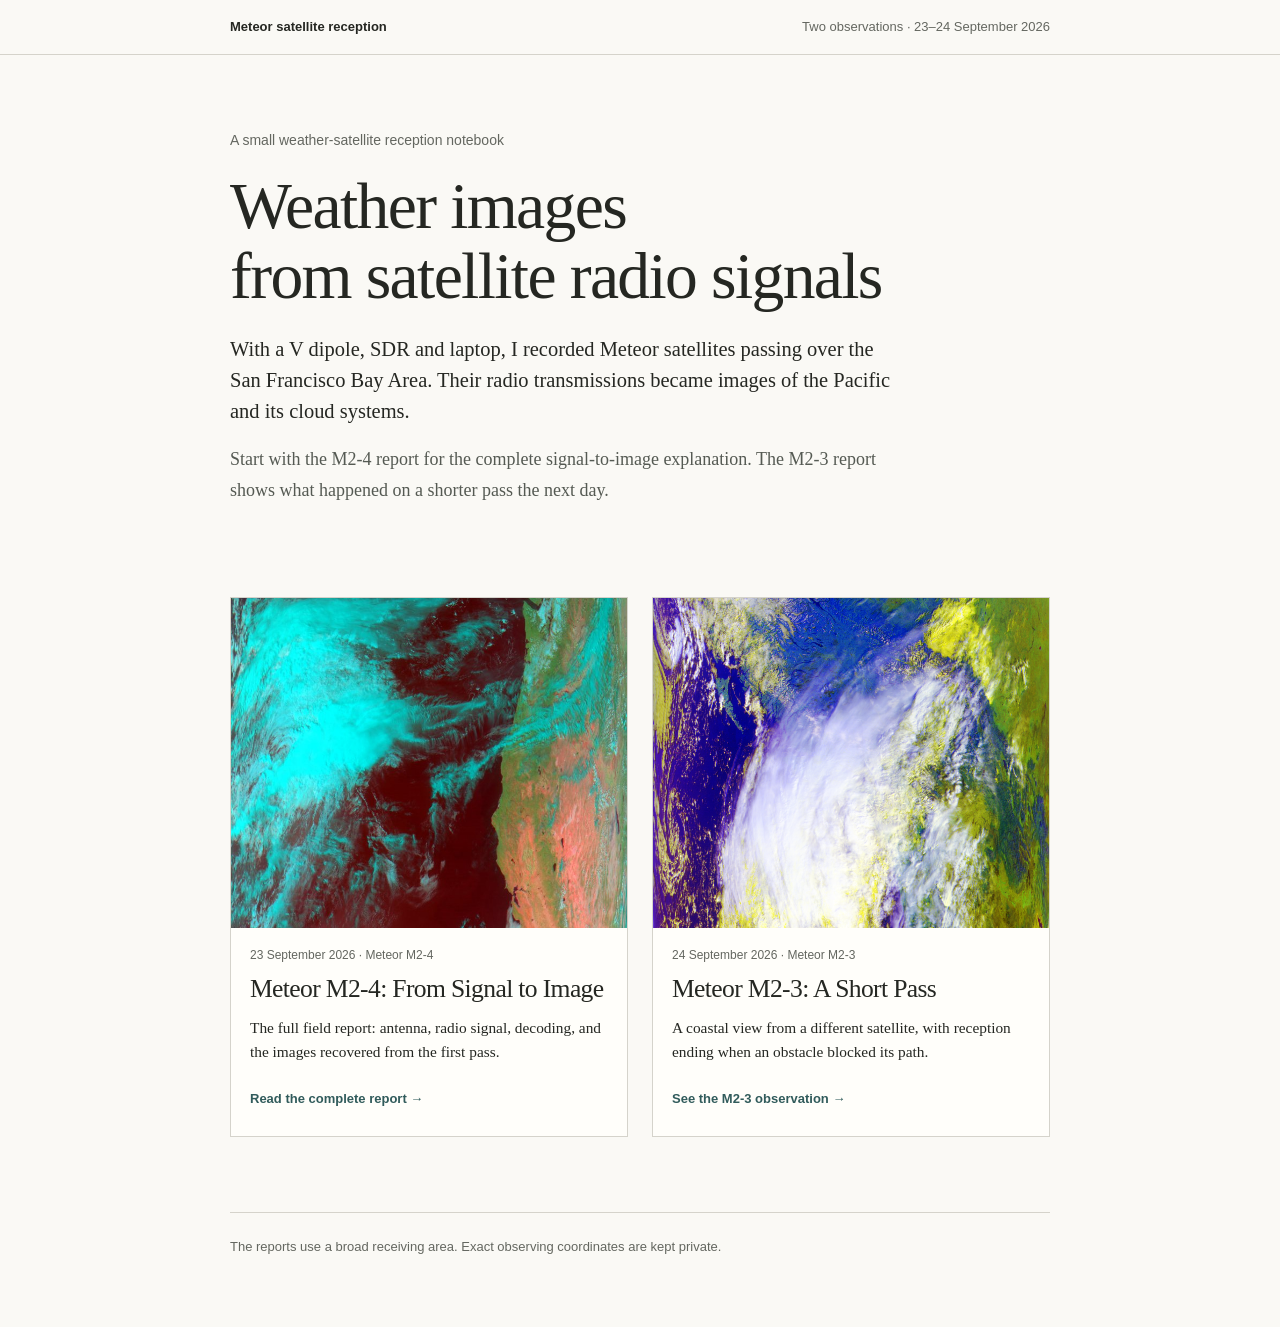
==== index.html @ 299c8150 "Add Google site verification to homepage" ====
<!doctype html>
<html lang="en">
<head>
<meta charset="utf-8">
<meta name="viewport" content="width=device-width,initial-scale=1">
<meta name="google-site-verification" content="e_-r8KEkOT2h3Rjis_nxuBRDYsaMNLMfyUoJ7yHPlsE">
<meta name="description" content="Two hands-on Meteor weather-satellite observations: radio reception, decoded cloud images, and the steps from a V dipole and SDR to a picture.">
<meta name="robots" content="index,follow,max-image-preview:large">
<link rel="canonical" href="https://gdamdam.github.io/meteor-satellite-reception/">
<meta property="og:type" content="website">
<meta property="og:title" content="Meteor Satellite Reception">
<meta property="og:description" content="Weather images received from Meteor M2-4 and M2-3 with a simple antenna, SDR and laptop.">
<meta property="og:image" content="https://gdamdam.github.io/meteor-satellite-reception/media/social-preview.jpg">
<meta name="twitter:card" content="summary_large_image">
<title>Meteor Satellite Reception | Weather images from satellite radio signals</title>
<link rel="stylesheet" href="revised.css">
<link rel="stylesheet" href="site.css">
</head>
<body class="report landing">
<a class="skip-link" href="#content">Skip to observations</a>
<header class="mast"><div class="frame"><a class="mark" href="index.html">Meteor satellite reception</a><span class="edition">Two observations · 23–24 September 2026</span></div></header>
<main id="content"><div class="frame"><div class="landing-intro"><p class="kicker">A small weather-satellite reception notebook</p><h1>Weather images<br>from satellite radio signals</h1><p class="deck">With a V dipole, SDR and laptop, I recorded Meteor satellites passing over the San Francisco Bay Area. Their radio transmissions became images of the Pacific and its cloud systems.</p><p>Start with the M2-4 report for the complete signal-to-image explanation. The M2-3 report shows what happened on a shorter pass the next day.</p></div>
<div class="observation-cards">
<article class="observation-card"><a href="meteor-m2-4-2026-09-23.html"><img src="media/false-color-421-preview.jpg" alt="False-color Meteor M2-4 image of the Pacific and western North America" width="737" height="1500" decoding="async"><div class="card-copy"><p class="card-date"><time datetime="2026-09-23">23 September 2026</time> · Meteor M2-4</p><h2>Meteor M2-4: From Signal to Image</h2><p>The full field report: antenna, radio signal, decoding, and the images recovered from the first pass.</p><span class="card-link">Read the complete report →</span></div></a></article>
<article class="observation-card"><a href="meteor-m2-3-2026-09-24.html"><img src="media/m2-3/false-color-124.png" alt="Meteor M2-3 false-color cloud and coastline image" width="1568" height="2632" loading="lazy" decoding="async"><div class="card-copy"><p class="card-date"><time datetime="2026-09-24">24 September 2026</time> · Meteor M2-3</p><h2>Meteor M2-3: A Short Pass</h2><p>A coastal view from a different satellite, with reception ending when an obstacle blocked its path.</p><span class="card-link">See the M2-3 observation →</span></div></a></article>

</div><p class="landing-foot">The reports use a broad receiving area. Exact observing coordinates are kept private.</p></div></main>
<script>
(() => {
  if (new URLSearchParams(location.search).getAll('cnt').includes('0')) return;
  const tracker = document.createElement('script');
  tracker.dataset.goatcounter = 'https://meteorm24.goatcounter.com/count';
  tracker.async = true;
  tracker.src = 'https://gc.zgo.at/count.js';
  document.head.appendChild(tracker);
})();
</script>
</body></html>
---- revised.css ----
:root{--paper:#faf9f5;--ink:#252722;--muted:#646760;--line:#d5d3cb;--link:#315b5b;--width:820px}
*{box-sizing:border-box}
html{scroll-behavior:smooth}
body{margin:0;background:var(--paper);color:var(--ink);font:18px/1.7 Georgia,"Times New Roman",serif}
img,video{display:block;max-width:100%}
figure{margin:0}
p{margin:0 0 1.2em}
a{color:var(--link);text-decoration-thickness:1px;text-underline-offset:3px}
a:hover{color:#8f4d37}
.frame,.lead{width:min(calc(100% - 48px),var(--width));margin-inline:auto}
.mast{border-bottom:1px solid var(--line);font:13px/1.4 -apple-system,BlinkMacSystemFont,"Segoe UI",sans-serif}
.mast .frame{min-height:54px;display:flex;align-items:center;justify-content:space-between;gap:16px}
.mark{color:var(--ink);font-weight:650;text-decoration:none}
.edition{color:var(--muted);text-align:right}
.lead{width:min(calc(100% - 48px),1100px);position:relative;isolation:isolate;display:flex;align-items:center;min-height:560px;padding:64px 32px;overflow:hidden}
.lead-copy{min-width:0;max-width:650px}
.lead h1{font-size:clamp(2.4rem,5vw,4.3rem)}
.lead .deck{margin-bottom:0}
.kicker{font:14px/1.4 -apple-system,BlinkMacSystemFont,"Segoe UI",sans-serif;color:var(--muted);margin-bottom:20px}
h1,h2,h3{font-family:Georgia,"Times New Roman",serif;font-weight:400;letter-spacing:-.025em}
h1{font-size:clamp(2.9rem,6vw,4.3rem);line-height:1.08;max-width:760px;margin:0 0 22px}
.deck{font-size:1.28rem;line-height:1.5;max-width:670px;margin-bottom:35px}

figcaption{font:13px/1.5 -apple-system,BlinkMacSystemFont,"Segoe UI",sans-serif;color:var(--muted);padding-top:8px}
.facts{display:flex;flex-wrap:wrap;gap:5px 18px;border-bottom:1px solid var(--line);padding:18px 0 27px;margin-bottom:30px;font:13px/1.5 -apple-system,BlinkMacSystemFont,"Segoe UI",sans-serif;color:var(--muted)}
.facts span+span:before{content:"·";padding-right:18px}
section.frame{padding:48px 0 56px;border-bottom:1px solid var(--line)}
.section-head{margin-bottom:24px}
.section-head .index{display:none}
h2{font-size:clamp(2rem,4vw,2.8rem);line-height:1.17;margin:0}
h3{font-size:1.35rem;line-height:1.3;margin:0 0 10px}
.measure,.satellite-copy{max-width:720px}
.measure p,.satellite-copy p{font-size:1.06rem}
.satellite-intro{display:block}
.satellite-copy .satellite-source,.sources{font:13px/1.6 -apple-system,BlinkMacSystemFont,"Segoe UI",sans-serif;color:var(--muted)}
.satellite-photo{max-width:720px;margin:28px 0 5px}
.satellite-photo img{width:100%;height:auto}
.setup-notes{max-width:720px;margin:34px 0 24px}
.setup-notes p{color:var(--muted)}
.setup-figures{display:grid;grid-template-columns:repeat(2,minmax(0,1fr));gap:28px 24px}
.setup-figures figure{min-width:0}
.setup-figures img{width:100%;height:auto}
.setup-figures figcaption strong{color:var(--ink)}
.wide-figure{margin:29px 0}
.wide-figure img{width:100%;height:auto}
.protocol-flow{overflow-x:auto}
.protocol-flow img{min-width:780px}
.protocol-sources{margin-top:13px}
.method{max-width:720px;padding:20px 0;border-top:1px solid var(--line)}
.method:last-child{border-bottom:1px solid var(--line)}
.method h3{font-size:1.4rem}
.method p{font-size:1.03rem}
pre{overflow-x:auto;background:#f0efe9;border-left:2px solid #979e99;padding:14px 17px;margin:17px 0;font:13px/1.6 ui-monospace,SFMono-Regular,Menlo,Consolas,monospace}
code{font-family:ui-monospace,SFMono-Regular,Menlo,Consolas,monospace;font-size:.9em}
pre code{font-size:inherit}
.bands{display:grid;grid-template-columns:repeat(3,minmax(0,1fr));gap:18px;margin:26px 0}
.bands figure,.composites figure{min-width:0}
.bands img{width:100%;height:auto}
.bands figcaption strong{display:block;color:var(--ink)}
.composites{display:grid;grid-template-columns:repeat(2,minmax(0,1fr));gap:24px;margin-top:28px}
.composites img{width:100%;height:auto}
.films video{width:100%;aspect-ratio:16/9;background:#111}
.archive table{border-collapse:collapse;width:100%;margin:18px 0 30px}
.archive th,.archive td{text-align:left;vertical-align:top;border-top:1px solid var(--line);padding:10px 8px 10px 0;overflow-wrap:anywhere;font-size:.92rem}
.archive th{width:165px;color:var(--muted);font:600 12px/1.5 -apple-system,BlinkMacSystemFont,"Segoe UI",sans-serif}
@media(max-width:640px){body{font-size:16px}.frame,.lead{width:min(calc(100% - 30px),var(--width))}.mast .frame{min-height:49px}.edition{font-size:11px}.lead{padding-top:48px}.deck{font-size:1.13rem}.facts{gap:5px 13px}.facts span+span:before{padding-right:13px}section.frame{padding:40px 0 46px}.setup-figures,.bands,.composites{grid-template-columns:1fr}.archive th{width:105px}}

.terms,.estimate{max-width:720px;border-left:2px solid #888b80;padding:4px 0 4px 18px;margin:25px 0;color:#41443e}.terms h3,.estimate h3{font-size:1.14rem;margin-bottom:6px}.terms p,.estimate p{font-size:.95rem;margin:0}.radiance-figure{max-width:500px;margin:25px 0}.radiance-figure img{width:100%;height:auto}.archive caption{text-align:left;font:600 13px/1.5 -apple-system,BlinkMacSystemFont,"Segoe UI",sans-serif;color:var(--muted);padding-bottom:10px}.lessons{border-bottom:1px solid var(--line)}

.footprint{max-width:610px}.comparison{font:13px/1.5 -apple-system,BlinkMacSystemFont,"Segoe UI",sans-serif;color:var(--muted);padding:28px 0 50px}

/* Keep the short observation strip on one line on desktop. */
@media(min-width:960px){.facts{width:min(calc(100% - 48px),1200px);flex-wrap:nowrap;white-space:nowrap;gap:6px;justify-content:space-between;font-size:12px}.facts span+span:before{padding-right:8px}}
.terms ul{margin:0;padding-left:1.2em;font-size:.95rem}.terms li+li{margin-top:.22em}.map-north-up{transform:rotate(180deg);filter:brightness(1.22) contrast(1.04) saturate(1.08)}

.settings-table{width:100%;border-collapse:collapse;margin:2px 0 18px}.settings-table caption{text-align:left;font:600 12px/1.45 -apple-system,BlinkMacSystemFont,"Segoe UI",sans-serif;color:var(--muted);padding-bottom:7px}.settings-table th,.settings-table td{border-top:1px solid var(--line);text-align:left;vertical-align:top;padding:8px 10px 8px 0;font:15px/1.45 -apple-system,BlinkMacSystemFont,"Segoe UI",sans-serif}.settings-table th{width:38%;font-weight:600;color:#4e534d}.settings-table td{overflow-wrap:anywhere}.settings-table+ p{margin-top:8px}@media(max-width:640px){.settings-table th,.settings-table td{font-size:13px}.settings-table th{width:42%}}

.results-table{width:100%;max-width:720px;border-collapse:collapse;margin:0 0 24px}.results-table caption{text-align:left;font:600 12px/1.45 -apple-system,BlinkMacSystemFont,"Segoe UI",sans-serif;color:var(--muted);padding-bottom:7px}.results-table th,.results-table td{border-top:1px solid var(--line);text-align:left;vertical-align:top;padding:9px 10px 9px 0;font:15px/1.45 -apple-system,BlinkMacSystemFont,"Segoe UI",sans-serif}.results-table th{width:31%;font-weight:600;color:#4e534d}.results-table td{overflow-wrap:anywhere}@media(max-width:640px){.results-table th,.results-table td{font-size:13px}.results-table th{width:38%}}

/* Full swaths stay intact at every viewport width. */

.setup-photo{max-width:720px;margin:28px 0}
.setup-photo img{width:100%;height:auto}
.chart-scroll{max-width:100%;overflow-x:auto;overscroll-behavior-x:contain}
.chart-scroll img{width:100%;min-width:720px;max-width:none;height:auto}
.evidence-links p{overflow-wrap:anywhere;font-size:.95rem}
.skip-link{position:absolute;left:16px;top:-100px;background:var(--paper);padding:8px 12px;z-index:2}
.skip-link:focus{top:8px}
a:focus-visible,.chart-scroll:focus-visible{outline:3px solid var(--link);outline-offset:4px}
@media(prefers-reduced-motion:reduce){html{scroll-behavior:auto}}
@media(max-width:640px){.setup-figures{gap:32px}}

.nowrap{white-space:nowrap}
@media(max-width:640px){h1{font-size:2.4rem}}



/* Enlarged decorative detail; the scientific gallery retains the full swaths. */
.lead::before,.lead::after{content:"";position:absolute;inset:0;pointer-events:none;z-index:-1}
.lead::before{left:28%;background:url("media/false-color-421-preview.jpg") center 46% / cover no-repeat}
.lead::after{background:linear-gradient(90deg,var(--paper) 0%,rgba(250,249,245,.98) 34%,rgba(250,249,245,.88) 52%,rgba(250,249,245,.28) 75%,rgba(250,249,245,.04) 100%),linear-gradient(180deg,var(--paper),transparent 15%,transparent 84%,var(--paper))}
@media(max-width:759px){.lead{min-height:500px;padding:48px 0}.lead-copy{max-width:100%}.lead h1{font-size:2.4rem}.lead::before{left:0;background-position:center 46%}.lead::after{background:linear-gradient(90deg,rgba(250,249,245,.98),rgba(250,249,245,.83)),linear-gradient(180deg,var(--paper),transparent 20%,transparent 80%,var(--paper))}}

/* Layered reading layout and expandable technical notes. */
.technical{margin:24px 0;border:1px solid var(--line);border-radius:5px;background:#f4f3ed}
.technical summary{padding:16px 20px;cursor:pointer;font:600 15px/1.5 -apple-system,BlinkMacSystemFont,"Segoe UI",sans-serif;color:var(--link)}
.technical summary:hover{background:#ebece5}
.technical summary:focus-visible{outline:3px solid var(--link);outline-offset:3px}
.technical[open] summary{border-bottom:1px solid var(--line)}
.technical-body{padding:20px;min-width:0}
.technical-body p,.technical-body li{font-size:1rem}
.technical-body> :last-child{margin-bottom:0}
.technical .method{max-width:none}
.technical .chart-scroll{width:100%}
.report .measure h3{margin-top:32px}
.steps{padding-left:1.25em}
.steps li{padding-left:6px;margin-bottom:12px}
.report .facts{width:min(calc(100% - 48px),820px);flex-wrap:wrap;justify-content:flex-start;gap:6px 24px;font-size:13px;white-space:normal}
@media(max-width:640px){.technical summary{padding:14px}.technical-body{padding:14px}.report .facts{width:calc(100% - 30px)}.report .mast .frame{flex-wrap:wrap;padding-block:12px}}
@media print{.technical{break-inside:avoid}.technical::details-content{content-visibility:visible}}

.report .orbit-example{max-width:none;margin:24px 0;display:grid;grid-template-columns:minmax(0,360px) minmax(0,1fr);gap:28px;align-items:center}
.report .orbit-example figcaption{padding-top:0;font-size:14px;line-height:1.65}
@media(max-width:640px){.report .orbit-example{grid-template-columns:1fr;gap:16px}.report .orbit-example>a{width:100%;max-width:360px;margin-inline:auto}}
.m24 .films video{aspect-ratio:16/9;object-fit:contain}

.report .day-passes{max-width:900px;margin:29px auto}
.report .day-passes>a{display:block}
.report .day-passes img{display:block;width:100%;min-width:0;max-width:100%;height:auto}
---- site.css ----
.landing-intro{padding:76px 0 54px;max-width:740px}
.landing-intro h1{font-size:clamp(2.35rem,5.4vw,4.1rem);max-width:none}
.landing-intro .deck{margin-bottom:18px}
.landing-intro>p:last-child{max-width:670px;color:#555a53}
.observation-cards{display:grid;grid-template-columns:repeat(2,minmax(0,1fr));gap:24px;padding:16px 0 75px}
.observation-card{min-width:0;border:1px solid var(--line);background:#fffefa}
.observation-card>a{display:block;height:100%;color:inherit;text-decoration:none}
.observation-card>a:hover .card-link,.observation-card>a:focus-visible .card-link{text-decoration:underline}
.observation-card img{display:block;width:100%;height:330px;object-fit:cover;object-position:center 28%;background:#e8e9e3}
.observation-card:nth-child(2) img{object-position:center 33%}
.card-copy{padding:18px 19px 24px}
.card-date{margin-bottom:10px;font:12px/1.5 -apple-system,BlinkMacSystemFont,"Segoe UI",sans-serif;color:var(--muted)}
.card-copy h2{font-size:1.6rem;margin-bottom:12px}
.card-copy>p:not(.card-date){font-size:.96rem;line-height:1.55;margin-bottom:18px}
.card-link{font:600 13px/1.4 -apple-system,BlinkMacSystemFont,"Segoe UI",sans-serif;color:var(--link)}
.landing-foot{border-top:1px solid var(--line);padding:24px 0 55px;font:13px/1.5 -apple-system,BlinkMacSystemFont,"Segoe UI",sans-serif;color:var(--muted)}
.site-nav{display:flex;align-items:center;justify-content:space-between;gap:14px}
.site-nav .edition{display:flex;flex-wrap:wrap;justify-content:flex-end;gap:0 7px}
@media(max-width:760px){.observation-cards{grid-template-columns:1fr;max-width:520px}.landing-intro{padding-top:55px}.observation-card img{height:260px}.site-nav{flex-wrap:wrap;padding-block:12px}.site-nav .edition{justify-content:flex-start}}
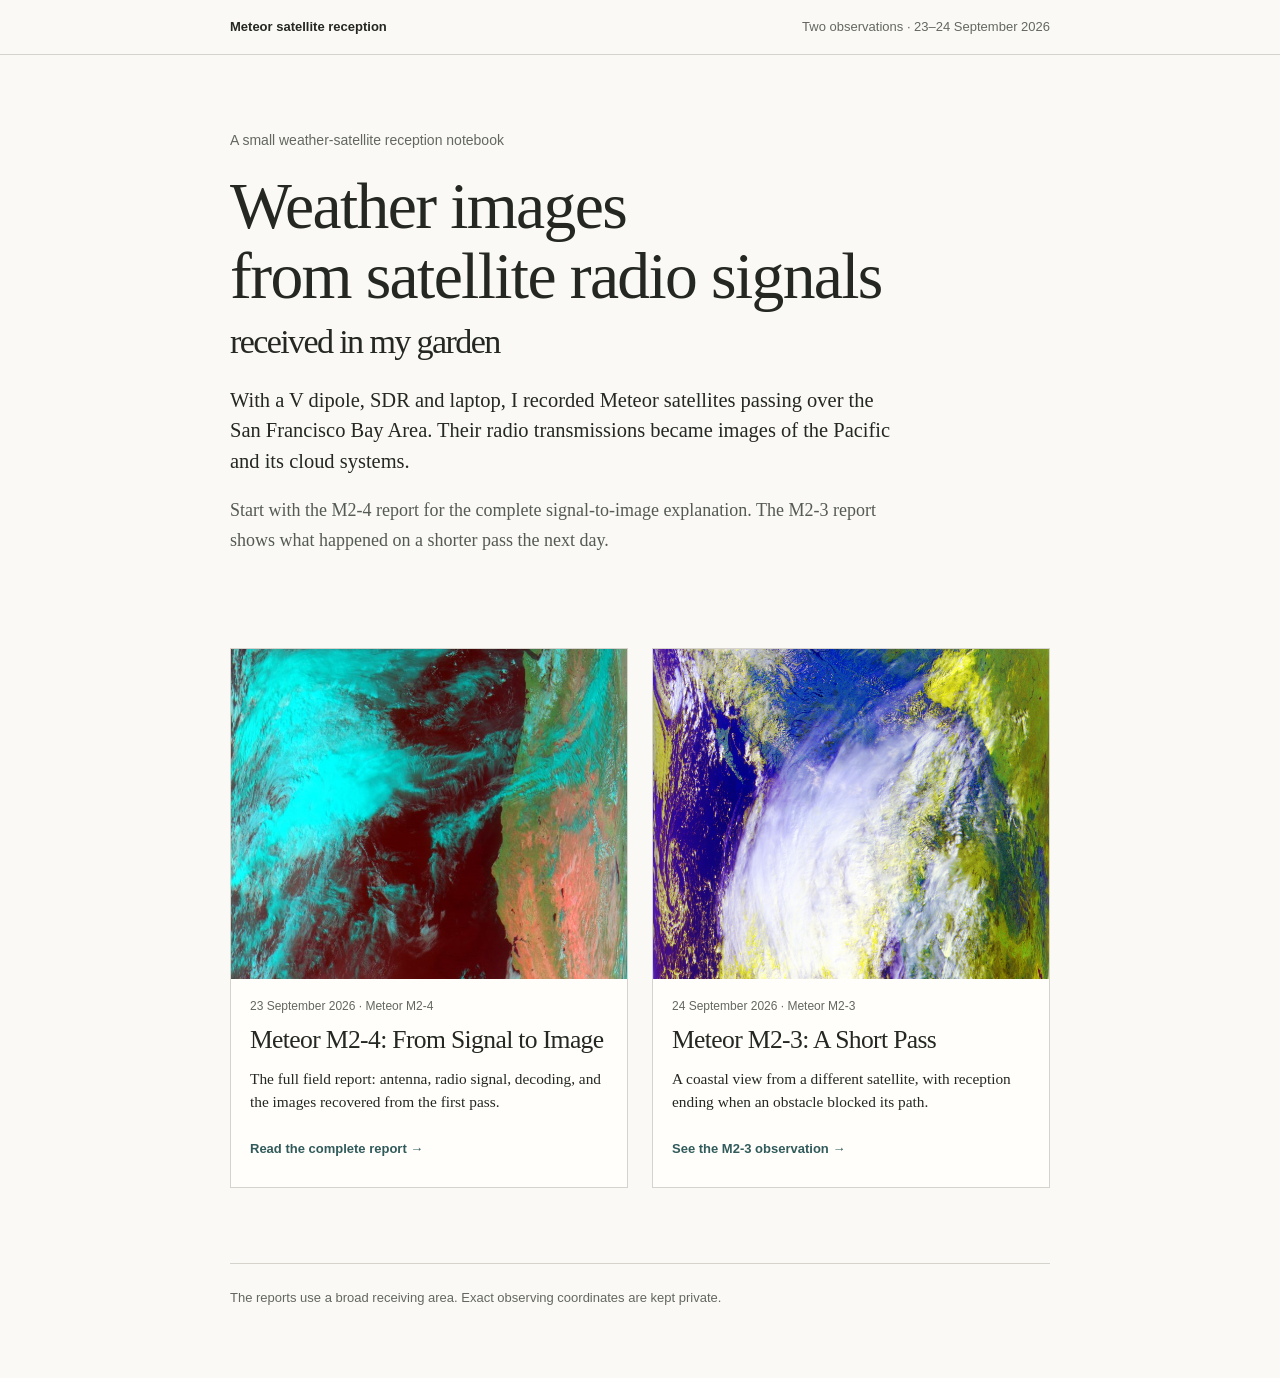
==== commit 58ca562e: "Add edited antenna photo and garden title" ====
--- a/index.html
+++ b/index.html
@@ -4,6 +4,7 @@
 <meta charset="utf-8">
 <meta name="viewport" content="width=device-width,initial-scale=1">
 <meta name="google-site-verification" content="e_-r8KEkOT2h3Rjis_nxuBRDYsaMNLMfyUoJ7yHPlsE">
+<meta name="msvalidate.01" content="960E2A49C1EE905CD1715C823277F907">
 <meta name="description" content="Two hands-on Meteor weather-satellite observations: radio reception, decoded cloud images, and the steps from a V dipole and SDR to a picture.">
 <meta name="robots" content="index,follow,max-image-preview:large">
 <link rel="canonical" href="https://gdamdam.github.io/meteor-satellite-reception/">
@@ -14,12 +15,12 @@
 <meta name="twitter:card" content="summary_large_image">
 <title>Meteor Satellite Reception | Weather images from satellite radio signals</title>
 <link rel="stylesheet" href="revised.css">
-<link rel="stylesheet" href="site.css">
+<link rel="stylesheet" href="site.css?v=garden-title-20260924">
 </head>
 <body class="report landing">
 <a class="skip-link" href="#content">Skip to observations</a>
 <header class="mast"><div class="frame"><a class="mark" href="index.html">Meteor satellite reception</a><span class="edition">Two observations · 23–24 September 2026</span></div></header>
-<main id="content"><div class="frame"><div class="landing-intro"><p class="kicker">A small weather-satellite reception notebook</p><h1>Weather images<br>from satellite radio signals</h1><p class="deck">With a V dipole, SDR and laptop, I recorded Meteor satellites passing over the San Francisco Bay Area. Their radio transmissions became images of the Pacific and its cloud systems.</p><p>Start with the M2-4 report for the complete signal-to-image explanation. The M2-3 report shows what happened on a shorter pass the next day.</p></div>
+<main id="content"><div class="frame"><div class="landing-intro"><p class="kicker">A small weather-satellite reception notebook</p><h1>Weather images<br>from satellite radio signals<span class="h1-place">received in my garden</span></h1><p class="deck">With a V dipole, SDR and laptop, I recorded Meteor satellites passing over the San Francisco Bay Area. Their radio transmissions became images of the Pacific and its cloud systems.</p><p>Start with the M2-4 report for the complete signal-to-image explanation. The M2-3 report shows what happened on a shorter pass the next day.</p></div>
 <div class="observation-cards">
 <article class="observation-card"><a href="meteor-m2-4-2026-09-23.html"><img src="media/false-color-421-preview.jpg" alt="False-color Meteor M2-4 image of the Pacific and western North America" width="737" height="1500" decoding="async"><div class="card-copy"><p class="card-date"><time datetime="2026-09-23">23 September 2026</time> · Meteor M2-4</p><h2>Meteor M2-4: From Signal to Image</h2><p>The full field report: antenna, radio signal, decoding, and the images recovered from the first pass.</p><span class="card-link">Read the complete report →</span></div></a></article>
 <article class="observation-card"><a href="meteor-m2-3-2026-09-24.html"><img src="media/m2-3/false-color-124.png" alt="Meteor M2-3 false-color cloud and coastline image" width="1568" height="2632" loading="lazy" decoding="async"><div class="card-copy"><p class="card-date"><time datetime="2026-09-24">24 September 2026</time> · Meteor M2-3</p><h2>Meteor M2-3: A Short Pass</h2><p>A coastal view from a different satellite, with reception ending when an obstacle blocked its path.</p><span class="card-link">See the M2-3 observation →</span></div></a></article>
--- a/revised.css
+++ b/revised.css
@@ -127,3 +127,9 @@
 .report .day-passes{max-width:900px;margin:29px auto}
 .report .day-passes>a{display:block}
 .report .day-passes img{display:block;width:100%;min-width:0;max-width:100%;height:auto}
+
+.story-photos{display:grid;grid-template-columns:minmax(0,1.45fr) minmax(0,1fr);gap:22px;margin:28px 0;align-items:start}
+.story-photos figure{min-width:0;margin:0}
+.story-photos img{display:block;width:100%;height:360px;object-fit:cover}
+.story-photos figure:last-child img{object-position:center 36%}
+@media(max-width:640px){.story-photos{grid-template-columns:1fr;max-width:460px}.story-photos img{height:auto}.story-photos figure:last-child{max-width:330px}}
--- a/site.css
+++ b/site.css
@@ -1,5 +1,6 @@
 .landing-intro{padding:76px 0 54px;max-width:740px}
 .landing-intro h1{font-size:clamp(2.35rem,5.4vw,4.1rem);max-width:none}
+.landing-intro .h1-place{display:block;margin-top:.28em;font-size:.52em;line-height:1.2}
 .landing-intro .deck{margin-bottom:18px}
 .landing-intro>p:last-child{max-width:670px;color:#555a53}
 .observation-cards{display:grid;grid-template-columns:repeat(2,minmax(0,1fr));gap:24px;padding:16px 0 75px}
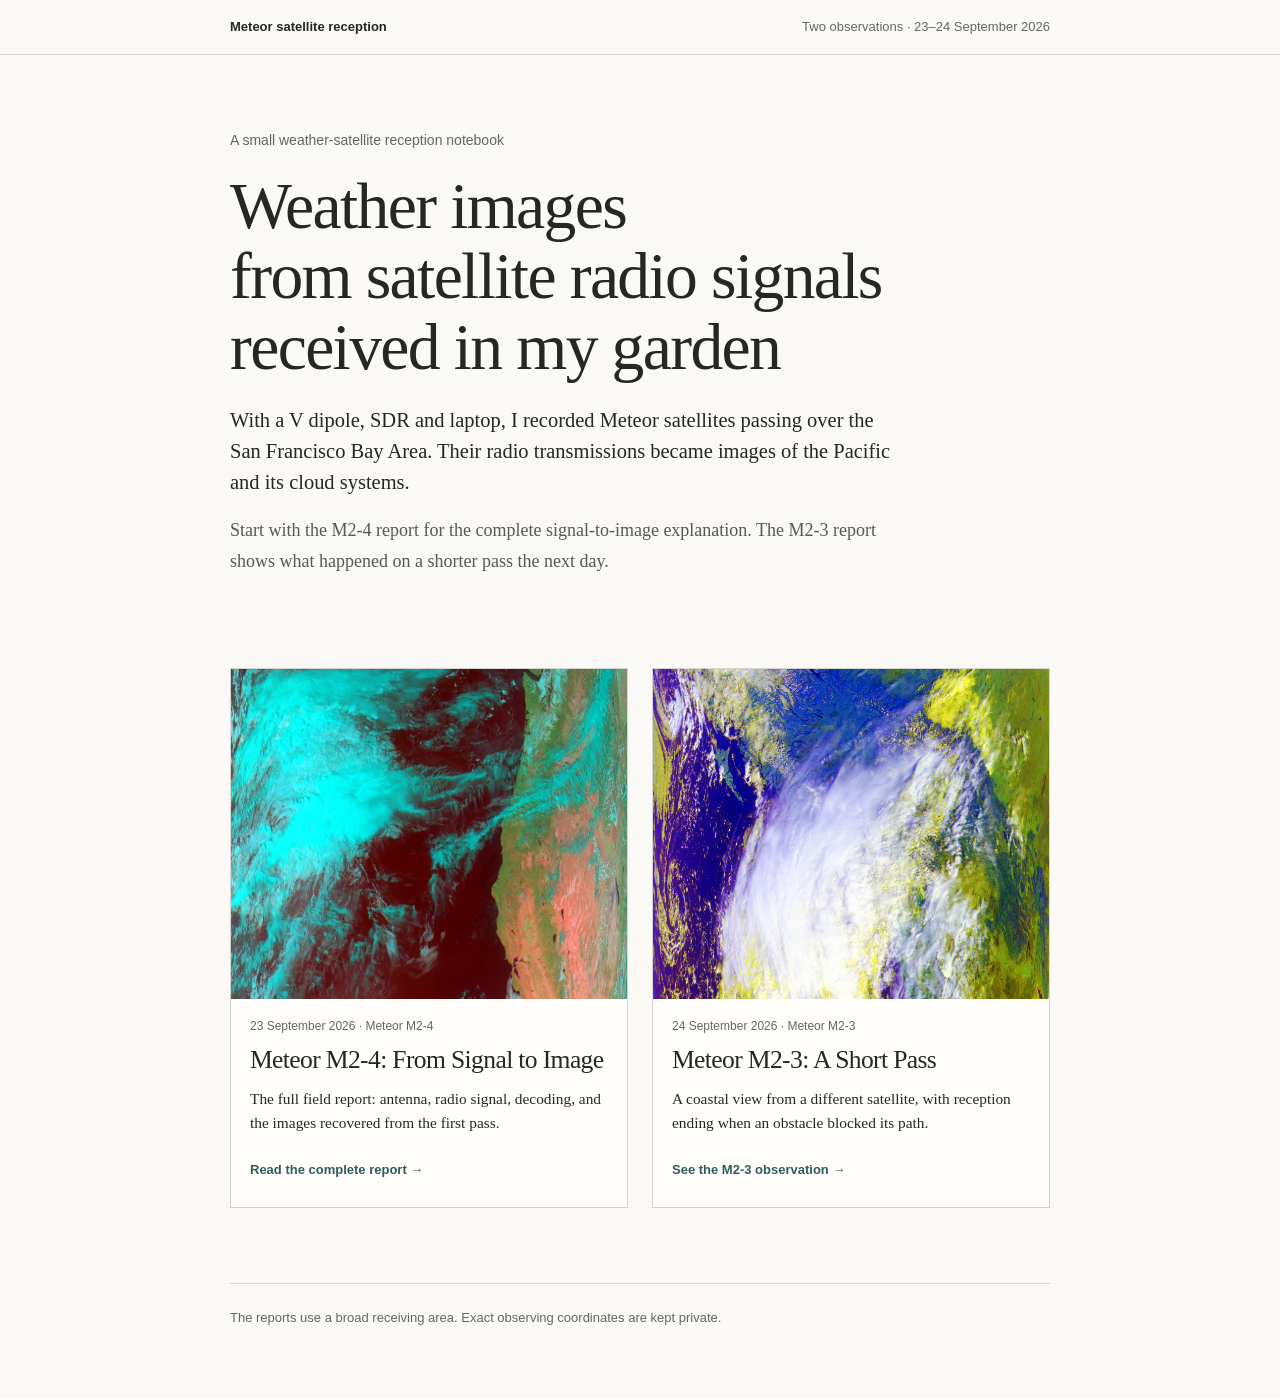
==== commit a98304da: "Keep main focused on GitHub Pages site" ====
--- a/index.html
+++ b/index.html
@@ -15,12 +15,12 @@
 <meta name="twitter:card" content="summary_large_image">
 <title>Meteor Satellite Reception | Weather images from satellite radio signals</title>
 <link rel="stylesheet" href="revised.css">
-<link rel="stylesheet" href="site.css?v=garden-title-20260924">
+<link rel="stylesheet" href="site.css?v=garden-title-2">
 </head>
 <body class="report landing">
 <a class="skip-link" href="#content">Skip to observations</a>
 <header class="mast"><div class="frame"><a class="mark" href="index.html">Meteor satellite reception</a><span class="edition">Two observations · 23–24 September 2026</span></div></header>
-<main id="content"><div class="frame"><div class="landing-intro"><p class="kicker">A small weather-satellite reception notebook</p><h1>Weather images<br>from satellite radio signals<span class="h1-place">received in my garden</span></h1><p class="deck">With a V dipole, SDR and laptop, I recorded Meteor satellites passing over the San Francisco Bay Area. Their radio transmissions became images of the Pacific and its cloud systems.</p><p>Start with the M2-4 report for the complete signal-to-image explanation. The M2-3 report shows what happened on a shorter pass the next day.</p></div>
+<main id="content"><div class="frame"><div class="landing-intro"><p class="kicker">A small weather-satellite reception notebook</p><h1>Weather images<br>from satellite radio signals<br>received in my garden</h1><p class="deck">With a V dipole, SDR and laptop, I recorded Meteor satellites passing over the San Francisco Bay Area. Their radio transmissions became images of the Pacific and its cloud systems.</p><p>Start with the M2-4 report for the complete signal-to-image explanation. The M2-3 report shows what happened on a shorter pass the next day.</p></div>
 <div class="observation-cards">
 <article class="observation-card"><a href="meteor-m2-4-2026-09-23.html"><img src="media/false-color-421-preview.jpg" alt="False-color Meteor M2-4 image of the Pacific and western North America" width="737" height="1500" decoding="async"><div class="card-copy"><p class="card-date"><time datetime="2026-09-23">23 September 2026</time> · Meteor M2-4</p><h2>Meteor M2-4: From Signal to Image</h2><p>The full field report: antenna, radio signal, decoding, and the images recovered from the first pass.</p><span class="card-link">Read the complete report →</span></div></a></article>
 <article class="observation-card"><a href="meteor-m2-3-2026-09-24.html"><img src="media/m2-3/false-color-124.png" alt="Meteor M2-3 false-color cloud and coastline image" width="1568" height="2632" loading="lazy" decoding="async"><div class="card-copy"><p class="card-date"><time datetime="2026-09-24">24 September 2026</time> · Meteor M2-3</p><h2>Meteor M2-3: A Short Pass</h2><p>A coastal view from a different satellite, with reception ending when an obstacle blocked its path.</p><span class="card-link">See the M2-3 observation →</span></div></a></article>
--- a/site.css
+++ b/site.css
@@ -1,6 +1,5 @@
 .landing-intro{padding:76px 0 54px;max-width:740px}
 .landing-intro h1{font-size:clamp(2.35rem,5.4vw,4.1rem);max-width:none}
-.landing-intro .h1-place{display:block;margin-top:.28em;font-size:.52em;line-height:1.2}
 .landing-intro .deck{margin-bottom:18px}
 .landing-intro>p:last-child{max-width:670px;color:#555a53}
 .observation-cards{display:grid;grid-template-columns:repeat(2,minmax(0,1fr));gap:24px;padding:16px 0 75px}
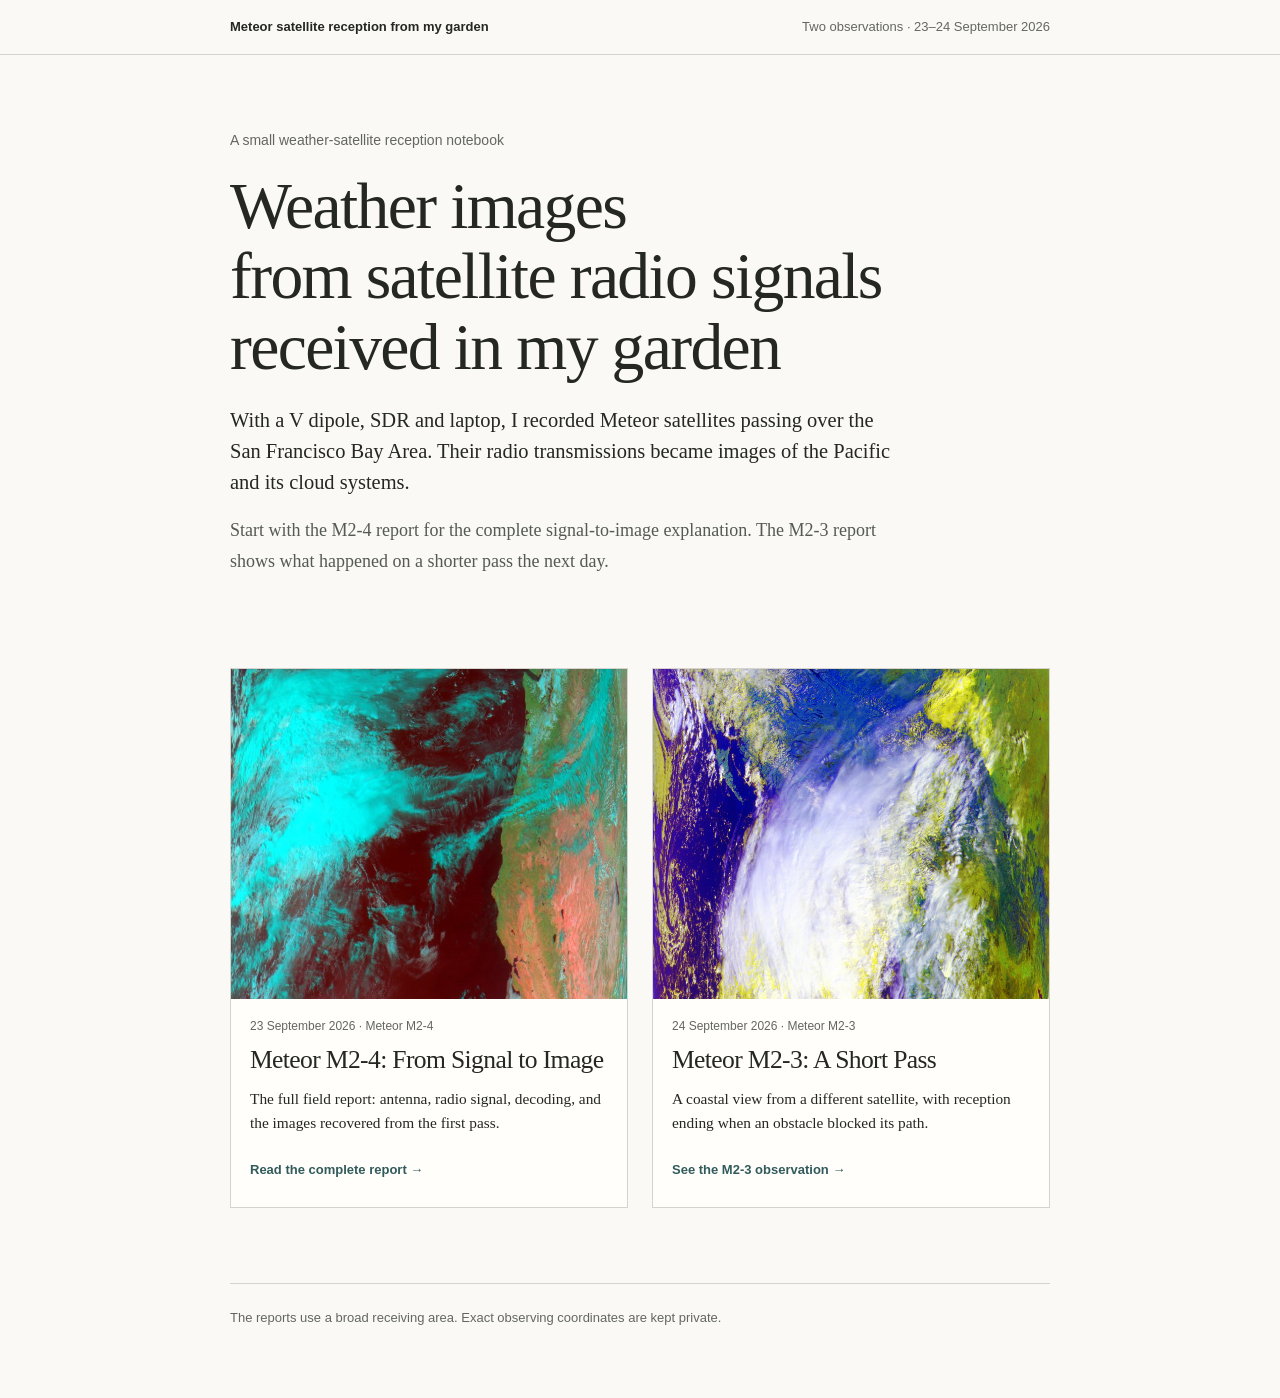
==== commit 2a1450dc: "Name site Meteor satellite reception from my garden" ====
--- a/index.html
+++ b/index.html
@@ -9,17 +9,17 @@
 <meta name="robots" content="index,follow,max-image-preview:large">
 <link rel="canonical" href="https://gdamdam.github.io/meteor-satellite-reception/">
 <meta property="og:type" content="website">
-<meta property="og:title" content="Meteor Satellite Reception">
+<meta property="og:title" content="Meteor satellite reception from my garden">
 <meta property="og:description" content="Weather images received from Meteor M2-4 and M2-3 with a simple antenna, SDR and laptop.">
 <meta property="og:image" content="https://gdamdam.github.io/meteor-satellite-reception/media/social-preview.jpg">
 <meta name="twitter:card" content="summary_large_image">
-<title>Meteor Satellite Reception | Weather images from satellite radio signals</title>
+<title>Meteor satellite reception from my garden | Weather images from satellite radio signals</title>
 <link rel="stylesheet" href="revised.css">
-<link rel="stylesheet" href="site.css?v=garden-title-2">
+<link rel="stylesheet" href="site.css?v=garden-brand-3">
 </head>
 <body class="report landing">
 <a class="skip-link" href="#content">Skip to observations</a>
-<header class="mast"><div class="frame"><a class="mark" href="index.html">Meteor satellite reception</a><span class="edition">Two observations · 23–24 September 2026</span></div></header>
+<header class="mast"><div class="frame"><a class="mark" href="index.html">Meteor satellite reception from my garden</a><span class="edition">Two observations · 23–24 September 2026</span></div></header>
 <main id="content"><div class="frame"><div class="landing-intro"><p class="kicker">A small weather-satellite reception notebook</p><h1>Weather images<br>from satellite radio signals<br>received in my garden</h1><p class="deck">With a V dipole, SDR and laptop, I recorded Meteor satellites passing over the San Francisco Bay Area. Their radio transmissions became images of the Pacific and its cloud systems.</p><p>Start with the M2-4 report for the complete signal-to-image explanation. The M2-3 report shows what happened on a shorter pass the next day.</p></div>
 <div class="observation-cards">
 <article class="observation-card"><a href="meteor-m2-4-2026-09-23.html"><img src="media/false-color-421-preview.jpg" alt="False-color Meteor M2-4 image of the Pacific and western North America" width="737" height="1500" decoding="async"><div class="card-copy"><p class="card-date"><time datetime="2026-09-23">23 September 2026</time> · Meteor M2-4</p><h2>Meteor M2-4: From Signal to Image</h2><p>The full field report: antenna, radio signal, decoding, and the images recovered from the first pass.</p><span class="card-link">Read the complete report →</span></div></a></article>
--- a/site.css
+++ b/site.css
@@ -17,3 +17,5 @@
 .site-nav{display:flex;align-items:center;justify-content:space-between;gap:14px}
 .site-nav .edition{display:flex;flex-wrap:wrap;justify-content:flex-end;gap:0 7px}
 @media(max-width:760px){.observation-cards{grid-template-columns:1fr;max-width:520px}.landing-intro{padding-top:55px}.observation-card img{height:260px}.site-nav{flex-wrap:wrap;padding-block:12px}.site-nav .edition{justify-content:flex-start}}
+
+@media(max-width:640px){.landing .mast .frame{flex-wrap:wrap;padding-block:10px}.landing .mast .edition{text-align:left}}
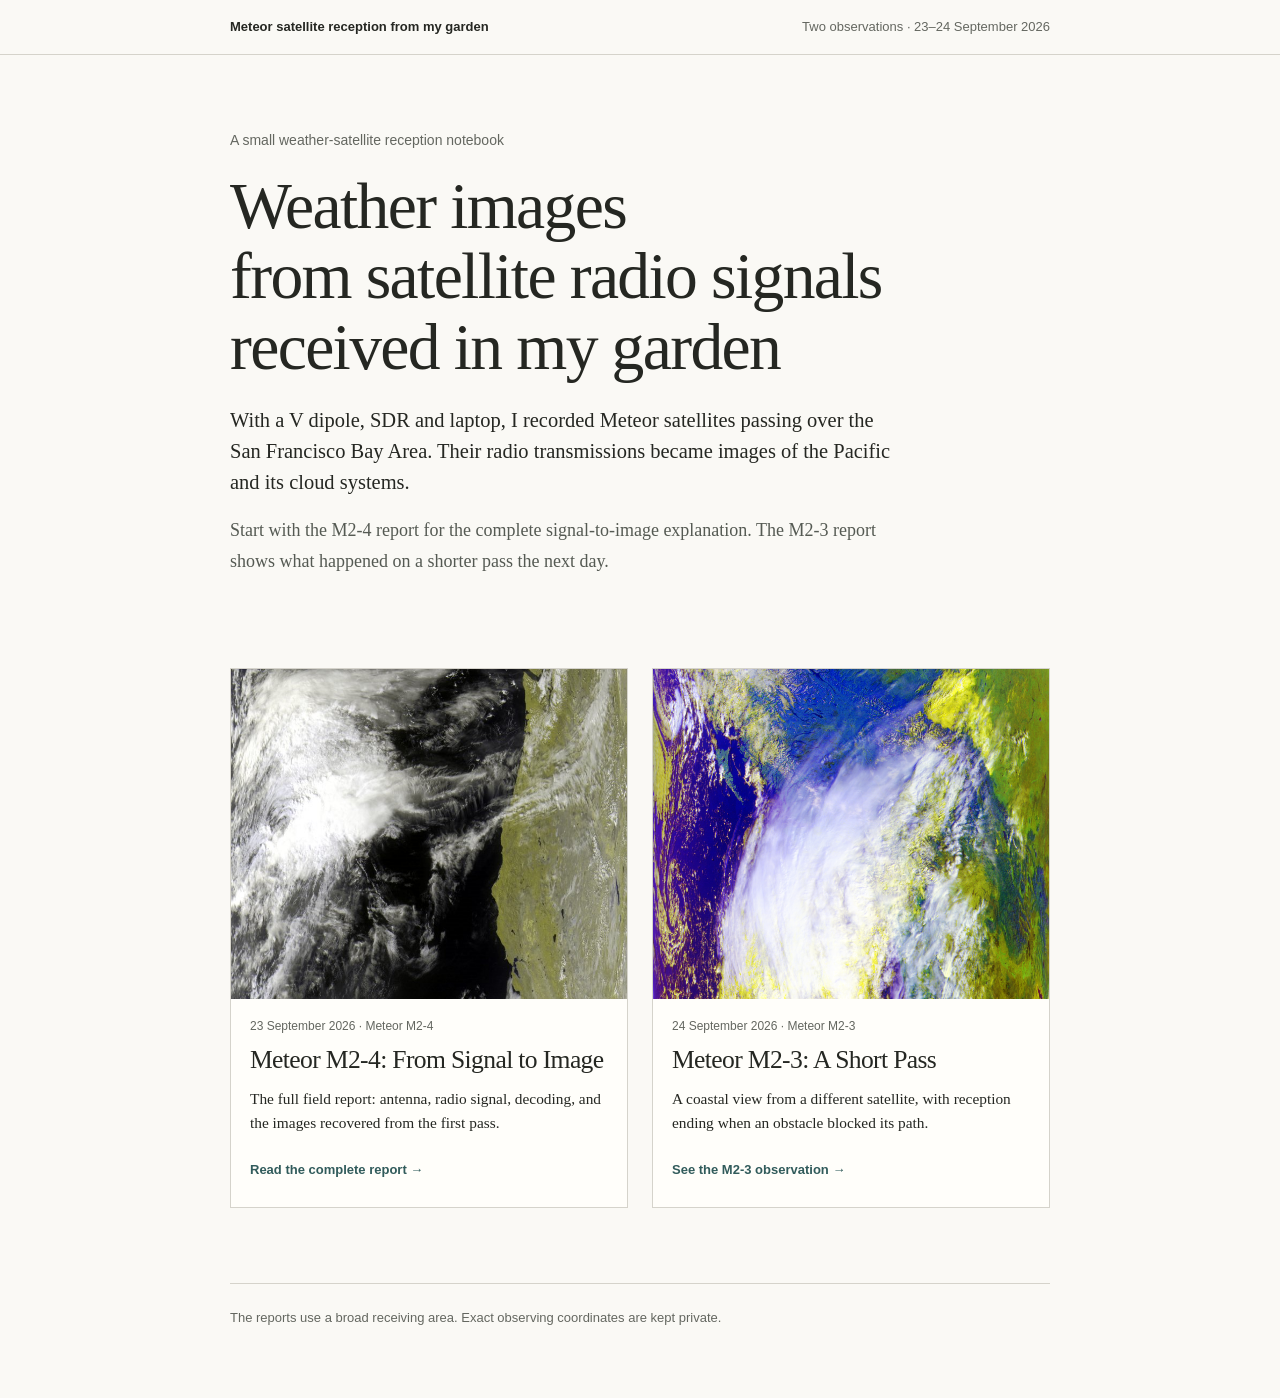
==== commit 192f9052: "Use near-infrared M2-4 image for covers" ====
--- a/index.html
+++ b/index.html
@@ -22,7 +22,7 @@
 <header class="mast"><div class="frame"><a class="mark" href="index.html">Meteor satellite reception from my garden</a><span class="edition">Two observations · 23–24 September 2026</span></div></header>
 <main id="content"><div class="frame"><div class="landing-intro"><p class="kicker">A small weather-satellite reception notebook</p><h1>Weather images<br>from satellite radio signals<br>received in my garden</h1><p class="deck">With a V dipole, SDR and laptop, I recorded Meteor satellites passing over the San Francisco Bay Area. Their radio transmissions became images of the Pacific and its cloud systems.</p><p>Start with the M2-4 report for the complete signal-to-image explanation. The M2-3 report shows what happened on a shorter pass the next day.</p></div>
 <div class="observation-cards">
-<article class="observation-card"><a href="meteor-m2-4-2026-09-23.html"><img src="media/false-color-421-preview.jpg" alt="False-color Meteor M2-4 image of the Pacific and western North America" width="737" height="1500" decoding="async"><div class="card-copy"><p class="card-date"><time datetime="2026-09-23">23 September 2026</time> · Meteor M2-4</p><h2>Meteor M2-4: From Signal to Image</h2><p>The full field report: antenna, radio signal, decoding, and the images recovered from the first pass.</p><span class="card-link">Read the complete report →</span></div></a></article>
+<article class="observation-card"><a href="meteor-m2-4-2026-09-23.html"><img src="media/visible-near-ir-221-preview.jpg" alt="Meteor M2-4 visible and near-infrared image of the Pacific and western North America" width="737" height="1500" decoding="async"><div class="card-copy"><p class="card-date"><time datetime="2026-09-23">23 September 2026</time> · Meteor M2-4</p><h2>Meteor M2-4: From Signal to Image</h2><p>The full field report: antenna, radio signal, decoding, and the images recovered from the first pass.</p><span class="card-link">Read the complete report →</span></div></a></article>
 <article class="observation-card"><a href="meteor-m2-3-2026-09-24.html"><img src="media/m2-3/false-color-124.png" alt="Meteor M2-3 false-color cloud and coastline image" width="1568" height="2632" loading="lazy" decoding="async"><div class="card-copy"><p class="card-date"><time datetime="2026-09-24">24 September 2026</time> · Meteor M2-3</p><h2>Meteor M2-3: A Short Pass</h2><p>A coastal view from a different satellite, with reception ending when an obstacle blocked its path.</p><span class="card-link">See the M2-3 observation →</span></div></a></article>
 
 </div><p class="landing-foot">The reports use a broad receiving area. Exact observing coordinates are kept private.</p></div></main>
--- a/revised.css
+++ b/revised.css
@@ -97,7 +97,7 @@
 
 /* Enlarged decorative detail; the scientific gallery retains the full swaths. */
 .lead::before,.lead::after{content:"";position:absolute;inset:0;pointer-events:none;z-index:-1}
-.lead::before{left:28%;background:url("media/false-color-421-preview.jpg") center 46% / cover no-repeat}
+.lead::before{left:28%;background:url("media/visible-near-ir-221-preview.jpg") center 46% / cover no-repeat}
 .lead::after{background:linear-gradient(90deg,var(--paper) 0%,rgba(250,249,245,.98) 34%,rgba(250,249,245,.88) 52%,rgba(250,249,245,.28) 75%,rgba(250,249,245,.04) 100%),linear-gradient(180deg,var(--paper),transparent 15%,transparent 84%,var(--paper))}
 @media(max-width:759px){.lead{min-height:500px;padding:48px 0}.lead-copy{max-width:100%}.lead h1{font-size:2.4rem}.lead::before{left:0;background-position:center 46%}.lead::after{background:linear-gradient(90deg,rgba(250,249,245,.98),rgba(250,249,245,.83)),linear-gradient(180deg,var(--paper),transparent 20%,transparent 80%,var(--paper))}}
 
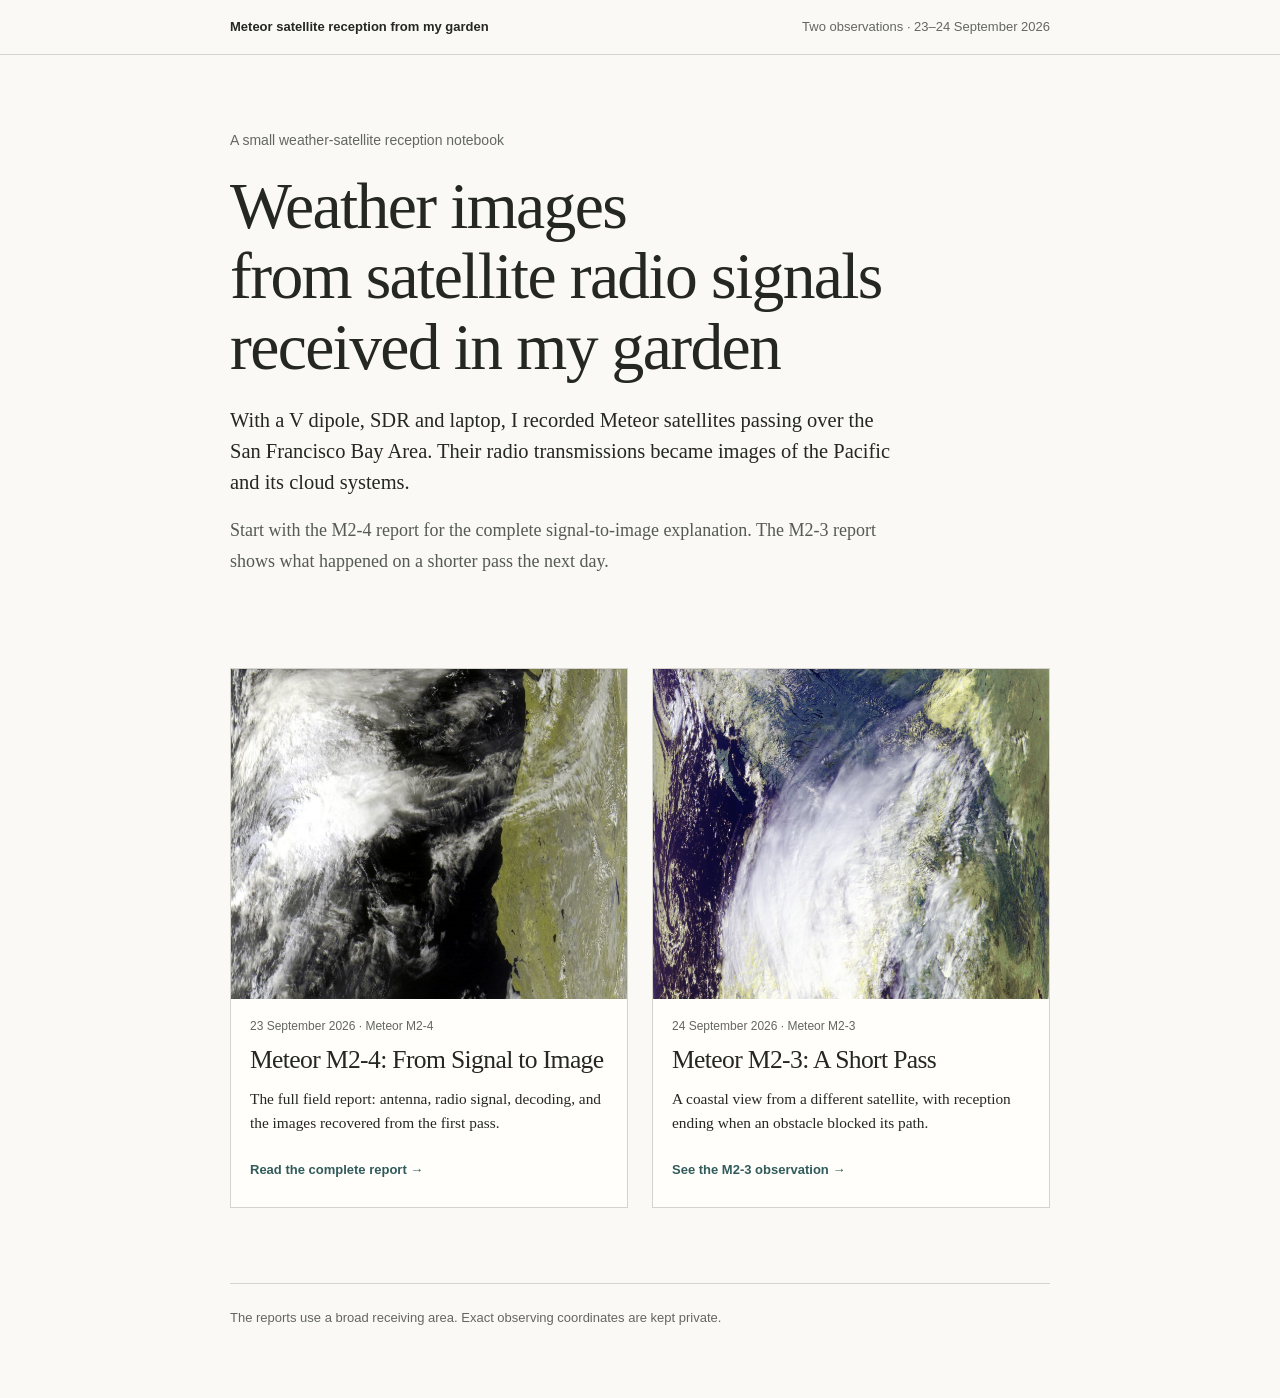
==== commit 8c1d57ea: "Mute M2-3 display colors without altering source image" ====
--- a/index.html
+++ b/index.html
@@ -15,7 +15,7 @@
 <meta name="twitter:card" content="summary_large_image">
 <title>Meteor satellite reception from my garden | Weather images from satellite radio signals</title>
 <link rel="stylesheet" href="revised.css">
-<link rel="stylesheet" href="site.css?v=garden-brand-3">
+<link rel="stylesheet" href="site.css?v=muted-m23-20260924">
 </head>
 <body class="report landing">
 <a class="skip-link" href="#content">Skip to observations</a>
--- a/site.css
+++ b/site.css
@@ -7,7 +7,7 @@
 .observation-card>a{display:block;height:100%;color:inherit;text-decoration:none}
 .observation-card>a:hover .card-link,.observation-card>a:focus-visible .card-link{text-decoration:underline}
 .observation-card img{display:block;width:100%;height:330px;object-fit:cover;object-position:center 28%;background:#e8e9e3}
-.observation-card:nth-child(2) img{object-position:center 33%}
+.observation-card:nth-child(2) img{object-position:center 33%;filter:saturate(.34)}
 .card-copy{padding:18px 19px 24px}
 .card-date{margin-bottom:10px;font:12px/1.5 -apple-system,BlinkMacSystemFont,"Segoe UI",sans-serif;color:var(--muted)}
 .card-copy h2{font-size:1.6rem;margin-bottom:12px}
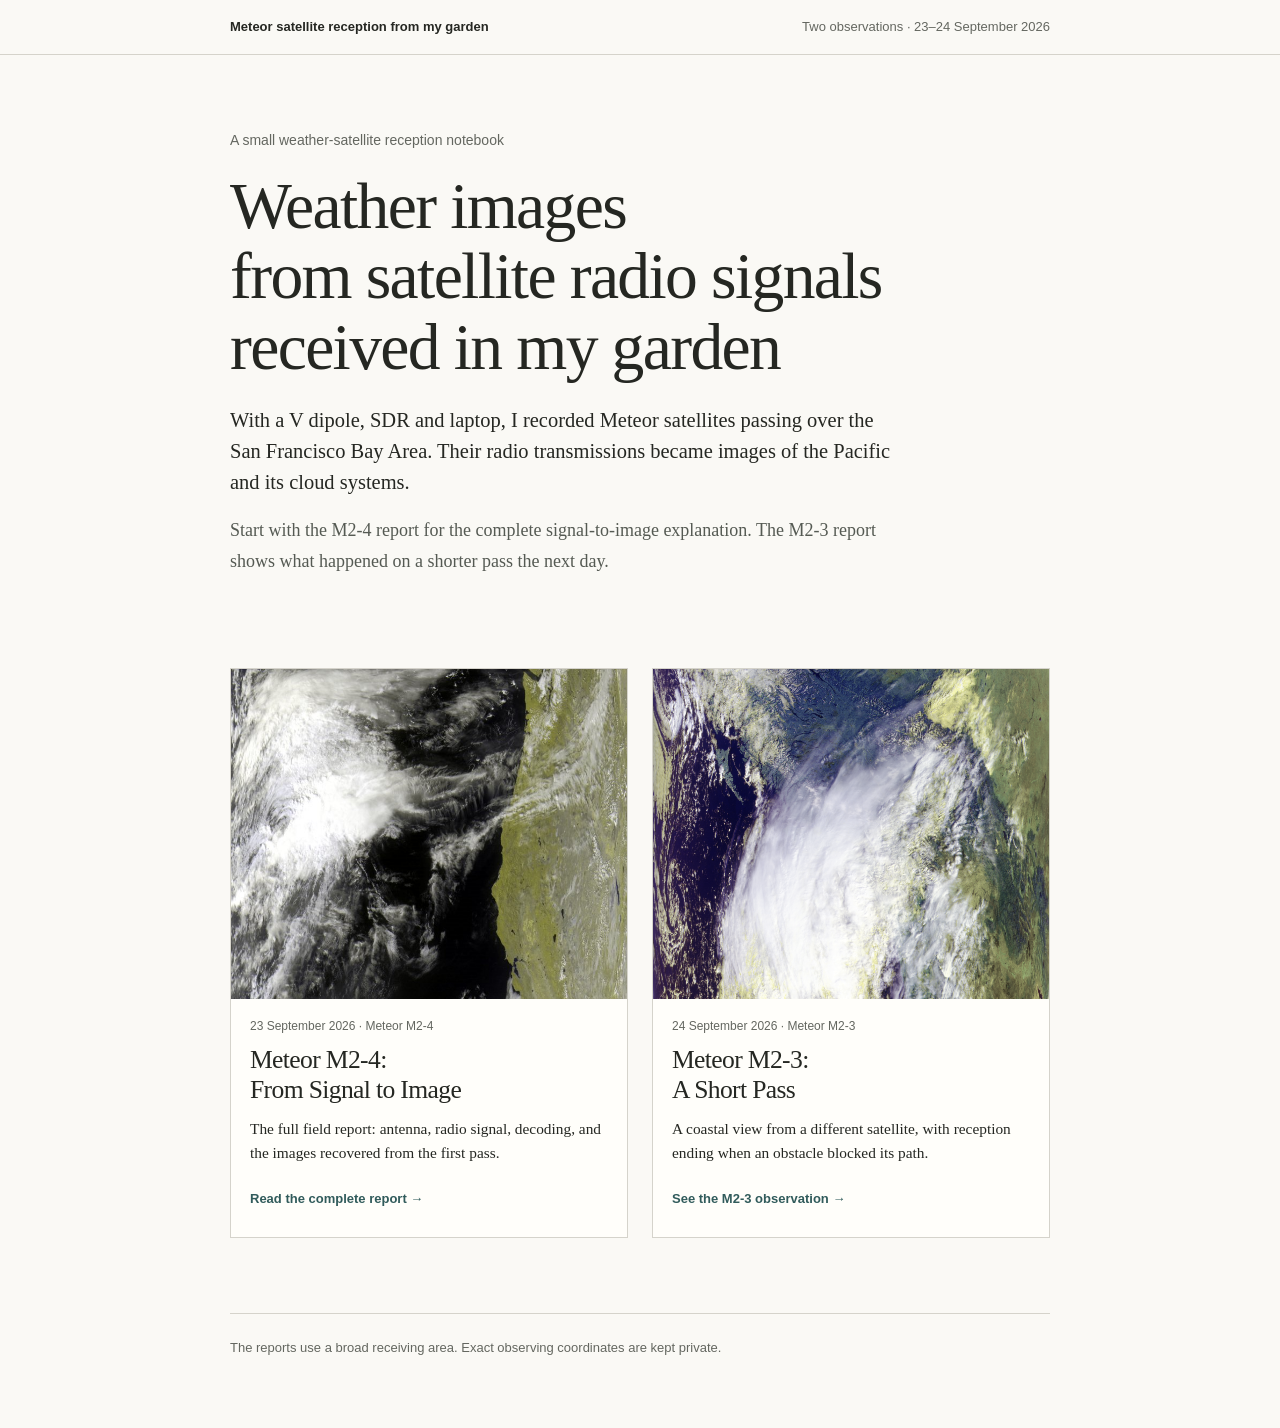
==== commit c6d8a3db: "fix" ====
--- a/index.html
+++ b/index.html
@@ -22,8 +22,8 @@
 <header class="mast"><div class="frame"><a class="mark" href="index.html">Meteor satellite reception from my garden</a><span class="edition">Two observations · 23–24 September 2026</span></div></header>
 <main id="content"><div class="frame"><div class="landing-intro"><p class="kicker">A small weather-satellite reception notebook</p><h1>Weather images<br>from satellite radio signals<br>received in my garden</h1><p class="deck">With a V dipole, SDR and laptop, I recorded Meteor satellites passing over the San Francisco Bay Area. Their radio transmissions became images of the Pacific and its cloud systems.</p><p>Start with the M2-4 report for the complete signal-to-image explanation. The M2-3 report shows what happened on a shorter pass the next day.</p></div>
 <div class="observation-cards">
-<article class="observation-card"><a href="meteor-m2-4-2026-09-23.html"><img src="media/visible-near-ir-221-preview.jpg" alt="Meteor M2-4 visible and near-infrared image of the Pacific and western North America" width="737" height="1500" decoding="async"><div class="card-copy"><p class="card-date"><time datetime="2026-09-23">23 September 2026</time> · Meteor M2-4</p><h2>Meteor M2-4: From Signal to Image</h2><p>The full field report: antenna, radio signal, decoding, and the images recovered from the first pass.</p><span class="card-link">Read the complete report →</span></div></a></article>
-<article class="observation-card"><a href="meteor-m2-3-2026-09-24.html"><img src="media/m2-3/false-color-124.png" alt="Meteor M2-3 false-color cloud and coastline image" width="1568" height="2632" loading="lazy" decoding="async"><div class="card-copy"><p class="card-date"><time datetime="2026-09-24">24 September 2026</time> · Meteor M2-3</p><h2>Meteor M2-3: A Short Pass</h2><p>A coastal view from a different satellite, with reception ending when an obstacle blocked its path.</p><span class="card-link">See the M2-3 observation →</span></div></a></article>
+<article class="observation-card"><a href="meteor-m2-4-2026-09-23.html"><img src="media/visible-near-ir-221-preview.jpg" alt="Meteor M2-4 visible and near-infrared image of the Pacific and western North America" width="737" height="1500" decoding="async"><div class="card-copy"><p class="card-date"><time datetime="2026-09-23">23 September 2026</time> · Meteor M2-4</p><h2>Meteor M2-4:<br>From Signal to Image</h2><p>The full field report: antenna, radio signal, decoding, and the images recovered from the first pass.</p><span class="card-link">Read the complete report →</span></div></a></article>
+<article class="observation-card"><a href="meteor-m2-3-2026-09-24.html"><img src="media/m2-3/false-color-124.png" alt="Meteor M2-3 false-color cloud and coastline image" width="1568" height="2632" loading="lazy" decoding="async"><div class="card-copy"><p class="card-date"><time datetime="2026-09-24">24 September 2026</time> · Meteor M2-3</p><h2>Meteor M2-3:<br>A Short Pass</h2><p>A coastal view from a different satellite, with reception ending when an obstacle blocked its path.</p><span class="card-link">See the M2-3 observation →</span></div></a></article>
 
 </div><p class="landing-foot">The reports use a broad receiving area. Exact observing coordinates are kept private.</p></div></main>
 <script>
